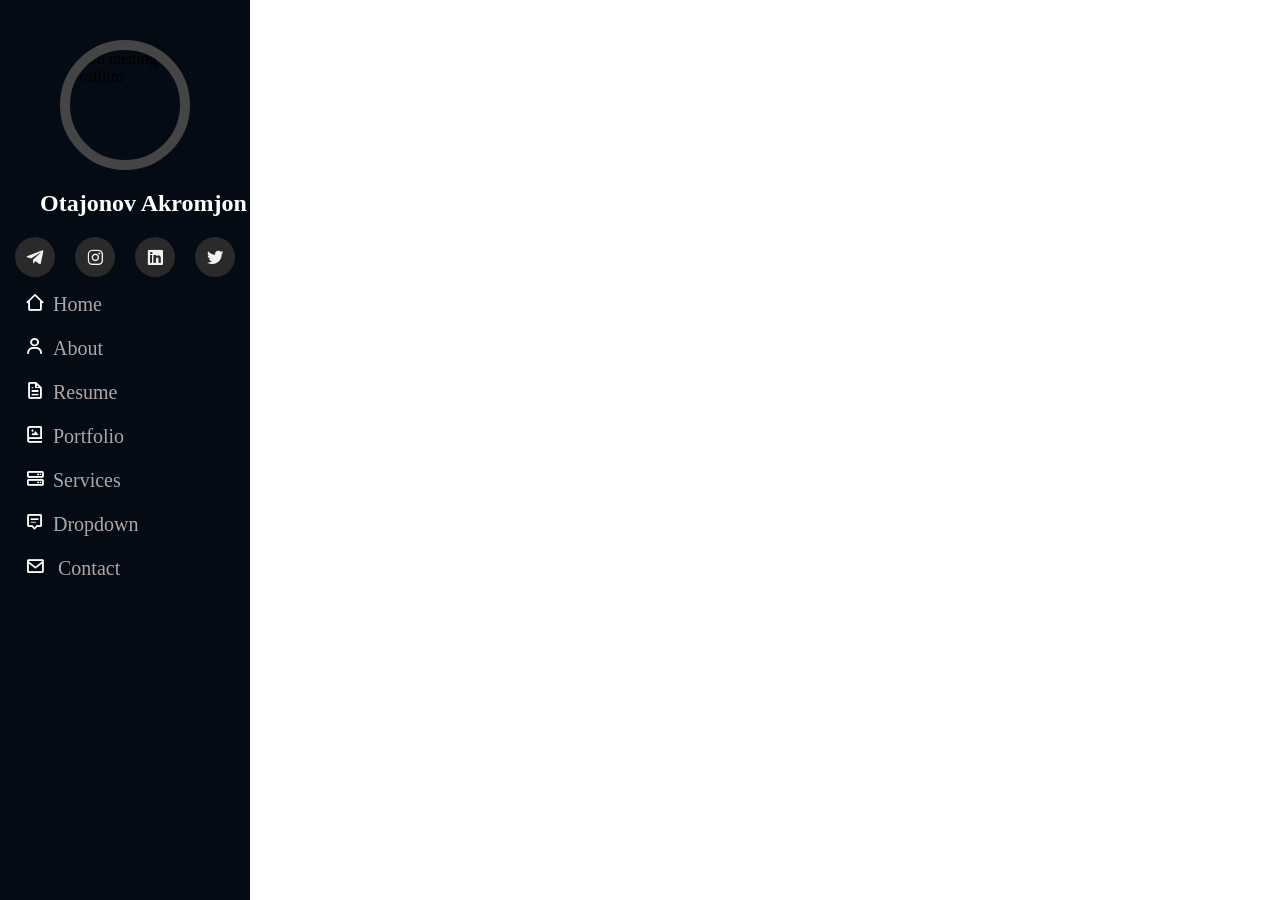
==== index.html @ bc1cfc07 "portfolio" ====
<!DOCTYPE html>
<html lang="en">
<head>
    <meta charset="UTF-8">
    <meta name="viewport" content="width=device-width, initial-scale=1.0">
    <title>Document</title>
    <link rel="stylesheet" href="./Css/style.css">
    <link href='https://unpkg.com/boxicons@2.1.4/css/boxicons.min.css' rel='stylesheet'>
</head>
<body>
    <div class="container">
        <div class="saidbar">
            <div class="profil">
                <img src="./Img/my-profile-img.jpg" alt="Bu mening Profilim">
                </div> 
                <h2 class="name">Otajonov Akromjon</h2> 
                <div class="icons">
                 <div class="border"> <i class='bx bxl-telegram' style='color:#f5f1f1'  ></i> </div>
                 <div class="border"> <i class='bx bxl-instagram' style='color:#f5f1f1' ></i> </div>
                 <div class="border"> <i class='bx bxl-linkedin-square' style='color:#f5f1f1' ></i> </div>
                 <div class="border"> <i class='bx bxl-twitter' style='color:#f5f1f1' ></i> </div>
                </div>  
                <nav class="menu"> 
                    <a href="#"> <i class='bx bx-home-alt-2' style='color:#ffffff' ></i>Home </a>
                    <a href="about.html"> <i class='bx bx-user' style='color:#ffffff'  ></i>About </a>
                    <a href="resume.html"> <i class='bx bx-file' style='color:#ffffff' ></i>Resume </a>
                    <a href="#"> <i class='bx bx-photo-album' style='color:#ffffff' ></i>Portfolio </a>
                    <a href="#"> <i class='bx bx-server' style='color:#ffffff' ></i>Services</a>
                    <a href="#"> <i class='bx bx-message-alt-detail' style="color: #ffffff;"></i>Dropdown </a>
                    <a href="#"> <i class='bx bx-envelope' style='color:#ffffff' ></i>  Contact </a>
                </nav>  
        </div> 
    
    </div>
    <section class="main-section">
     <div>
        <h1>Otajonov Akromjon</h1>
        <h3>Im Back-End Devoloper</h2>
     </div>
    </section>
   
</body>
</html>
---- Css/style.css ----
*{
    padding: 0;
    margin: 0;
    box-sizing: border-box;
}
body{
    background-color: white;
    display: flex;
}

.container{
    background-color: #040B14;
    display: flex ;
   
}

.container .name{
    color: white;
    margin-left: 40px;
    margin-top: 20px;

 
}

.container .profil img{
        width: 130px;
        height: 130px;
    border-radius: 50%;
    margin-left: 60px;
    margin-top: 40px;
    border: 10px solid rgb(70, 69, 69);
}

.saidbar {
  
    flex-direction: column;
    height: 100vh;   
    width: 250px;
}

.saidbar .icons {
    font-size: 20px;
    margin-left: 15px;
    margin-top: 20px;
   display: flex;
   gap: 20px;
  
}
.saidbar .icons .border:hover{
    background-color: rgb(64, 118, 190);
}



.saidbar .icons .border{
    
    height: 40px;
    width: 40px;
    background-color: rgb(42, 42, 42);
    border-radius: 50%;
}
.saidbar .icons .border i{
    display: flex;
    padding: 10px;

}

.container .profil{
    display: flex;
}

.menu{
    display: flex;
    flex-direction: column;
    gap: 20px;
    margin-top: 15px;
}


.menu a{
    text-decoration: none;
    font-size: 20px;
    color: rgb(174, 167, 167);
    margin-left: 25px;
    width: 260px;
    border-radius: 9px;
}
.saidbar .menu i{
    padding-right: 8px;
}
.menu a:hover {
    background-color: #1e293b;
    color: #38bdf8;
  }

.main-section{
    background-size: cover;
    width: 100%;
    height: 590px;
    background-image: url(/Img/hero-bg.jpg);
  
}

.main-section h1{
    color: white;
    font-size: 64px;

}
.main-section h3{
    color: white;
    font-size: 26px;
}
.main-section div{
    margin-top: 30%;
    margin-left: 200px;
}
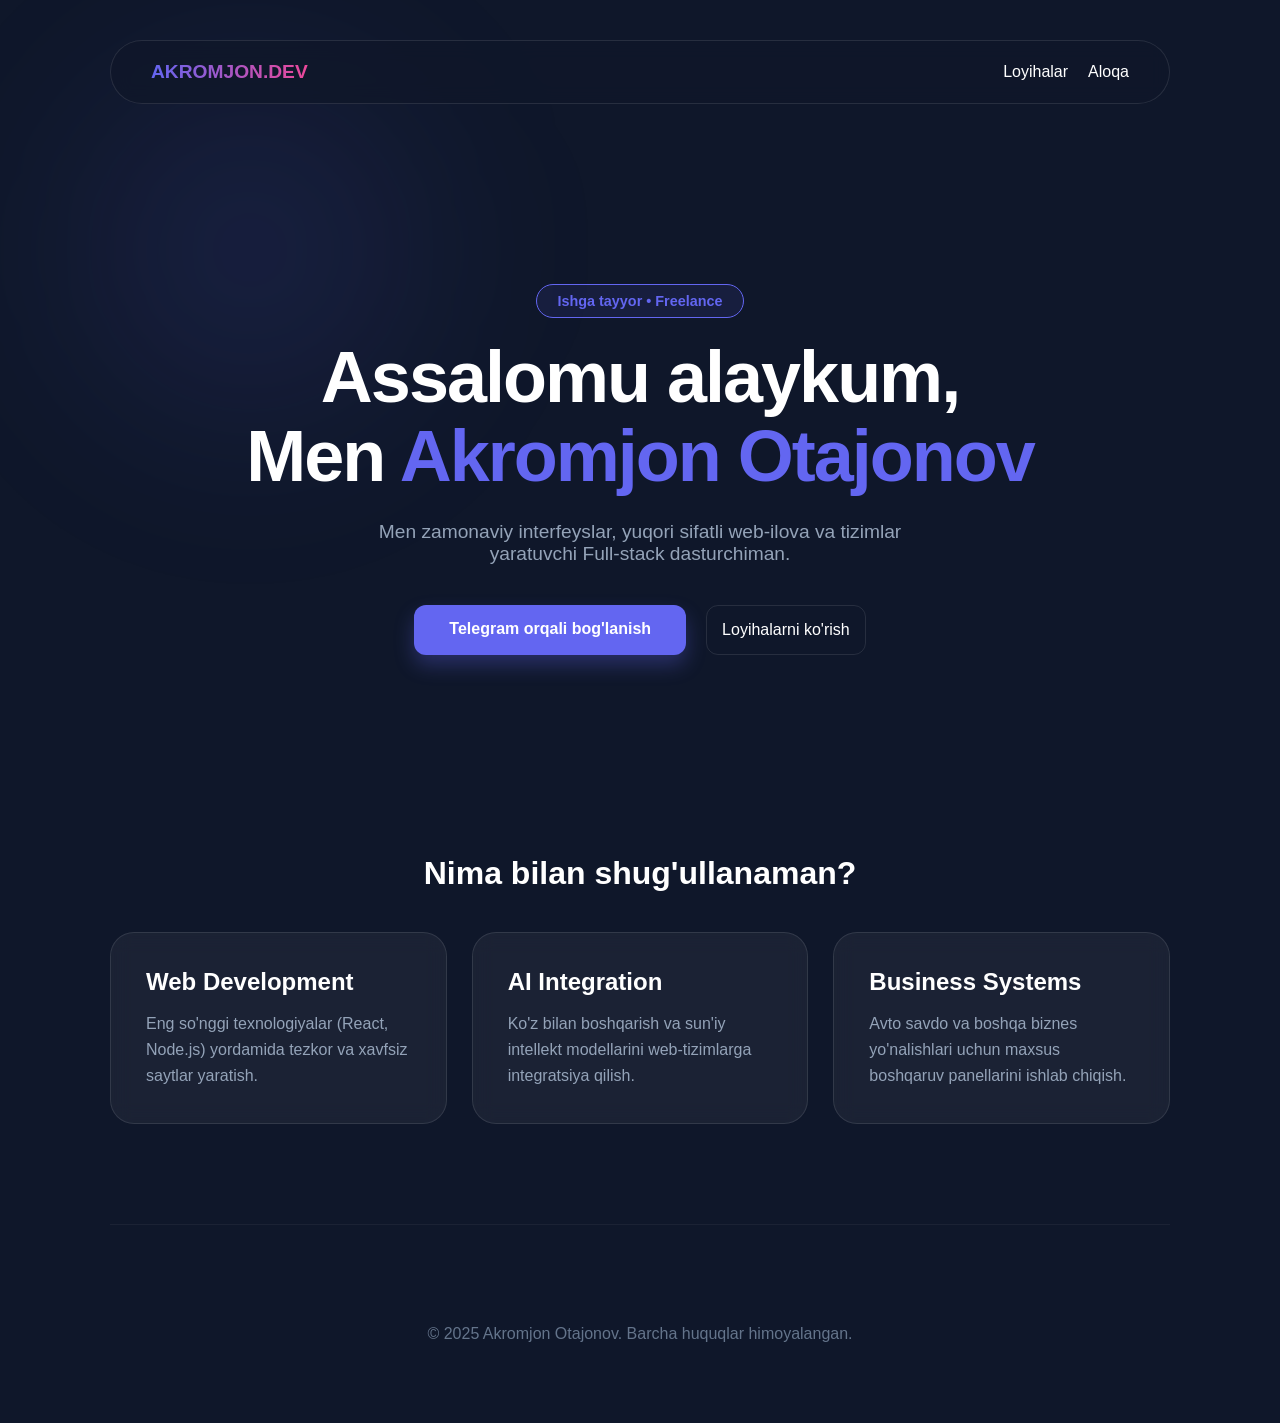
==== commit 70bacec6: "All codes were pushed" ====
--- a/index.html
+++ b/index.html
@@ -1,43 +1,254 @@
 <!DOCTYPE html>
-<html lang="en">
+<html lang="uz">
 <head>
     <meta charset="UTF-8">
     <meta name="viewport" content="width=device-width, initial-scale=1.0">
-    <title>Document</title>
-    <link rel="stylesheet" href="./Css/style.css">
-    <link href='https://unpkg.com/boxicons@2.1.4/css/boxicons.min.css' rel='stylesheet'>
+    <title>Akromjon Otajonov | Premium Portfolio</title>
+    <link href="https://cloudflare.com" rel="stylesheet">
+    <style>
+        :root {
+            --primary: #6366f1;
+            --secondary: #a855f7;
+            --accent: #ec4899;
+            --bg: #0f172a;
+            --card-bg: rgba(255, 255, 255, 0.05);
+        }
+
+        * {
+            margin: 0;
+            padding: 0;
+            box-sizing: border-box;
+            font-family: 'Plus Jakarta Sans', 'Segoe UI', sans-serif;
+        }
+
+        body {
+            background-color: var(--bg);
+            color: white;
+            overflow-x: hidden;
+            min-height: 100vh;
+        }
+
+        /* Orqa fondagi harakatlanuvchi nurli doiralar */
+        .blob {
+            position: fixed;
+            width: 500px;
+            height: 500px;
+            background: radial-gradient(circle, rgba(99, 102, 241, 0.15) 0%, transparent 70%);
+            border-radius: 50%;
+            z-index: -1;
+            filter: blur(80px);
+            animation: move 20s infinite alternate;
+        }
+
+        @keyframes move {
+            from { transform: translate(-10%, -10%); }
+            to { transform: translate(100%, 50%); }
+        }
+
+        .container {
+            max-width: 1100px;
+            margin: 0 auto;
+            padding: 40px 20px;
+        }
+
+        /* Navigatsiya */
+        nav {
+            display: flex;
+            justify-content: space-between;
+            align-items: center;
+            padding: 20px 40px;
+            background: rgba(15, 23, 42, 0.8);
+            backdrop-filter: blur(10px);
+            border-radius: 50px;
+            border: 1px solid rgba(255, 255, 255, 0.1);
+            margin-bottom: 80px;
+            position: sticky;
+            top: 20px;
+            z-index: 100;
+        }
+
+        .logo {
+            font-weight: 800;
+            font-size: 1.2rem;
+            background: linear-gradient(to right, var(--primary), var(--accent));
+            -webkit-background-clip: text;
+            -webkit-text-fill-color: transparent;
+        }
+
+        /* Hero Section */
+        .hero {
+            text-align: center;
+            padding: 100px 0;
+        }
+
+        .badge {
+            background: rgba(99, 102, 241, 0.1);
+            border: 1px solid var(--primary);
+            color: var(--primary);
+            padding: 8px 20px;
+            border-radius: 30px;
+            font-size: 0.9rem;
+            font-weight: 600;
+            display: inline-block;
+            margin-bottom: 20px;
+        }
+
+        .hero h1 {
+            font-size: 4.5rem;
+            line-height: 1.1;
+            margin-bottom: 25px;
+            letter-spacing: -2px;
+        }
+
+        .hero h1 span {
+            color: var(--primary);
+        }
+
+        .hero p {
+            color: #94a3b8;
+            font-size: 1.2rem;
+            max-width: 600px;
+            margin: 0 auto 40px;
+        }
+
+        /* Tugmalar */
+        .btn-group {
+            display: flex;
+            justify-content: center;
+            gap: 20px;
+        }
+
+        .btn-primary {
+            background: var(--primary);
+            color: white;
+            padding: 15px 35px;
+            border-radius: 12px;
+            text-decoration: none;
+            font-weight: 600;
+            transition: 0.3s;
+            box-shadow: 0 10px 20px rgba(99, 102, 241, 0.3);
+        }
+
+        .btn-primary:hover {
+            transform: translateY(-5px);
+            box-shadow: 0 15px 30px rgba(99, 102, 241, 0.5);
+        }
+
+        /* Grid */
+        .section-title {
+            font-size: 2rem;
+            margin: 100px 0 40px;
+            text-align: center;
+        }
+
+        .grid {
+            display: grid;
+            grid-template-columns: repeat(auto-fit, minmax(300px, 1fr));
+            gap: 25px;
+        }
+
+        .card {
+            background: var(--card-bg);
+            border: 1px solid rgba(255, 255, 255, 0.1);
+            padding: 35px;
+            border-radius: 24px;
+            backdrop-filter: blur(10px);
+            transition: 0.4s;
+            cursor: pointer;
+        }
+
+        .card:hover {
+            background: rgba(255, 255, 255, 0.08);
+            border-color: var(--primary);
+            transform: translateY(-10px) scale(1.02);
+        }
+
+        .card i {
+            font-size: 2.5rem;
+            margin-bottom: 20px;
+            background: linear-gradient(to bottom right, var(--primary), var(--accent));
+            -webkit-background-clip: text;
+            -webkit-text-fill-color: transparent;
+        }
+
+        .card h3 {
+            margin-bottom: 15px;
+            font-size: 1.5rem;
+        }
+
+        .card p {
+            color: #94a3b8;
+            line-height: 1.6;
+        }
+
+        /* Footer */
+        footer {
+            text-align: center;
+            padding: 100px 0 40px;
+            border-top: 1px solid rgba(255, 255, 255, 0.05);
+            margin-top: 100px;
+            color: #64748b;
+        }
+
+        /* Animatsiyalar uchun */
+        .reveal {
+            animation: reveal 1s ease-out;
+        }
+
+        @keyframes reveal {
+            from { opacity: 0; transform: translateY(30px); }
+            to { opacity: 1; transform: translateY(0); }
+        }
+
+    </style>
 </head>
 <body>
+
+    <div class="blob"></div>
+
     <div class="container">
-        <div class="saidbar">
-            <div class="profil">
-                <img src="./Img/my-profile-img.jpg" alt="Bu mening Profilim">
-                </div> 
-                <h2 class="name">Otajonov Akromjon</h2> 
-                <div class="icons">
-                 <div class="border"> <i class='bx bxl-telegram' style='color:#f5f1f1'  ></i> </div>
-                 <div class="border"> <i class='bx bxl-instagram' style='color:#f5f1f1' ></i> </div>
-                 <div class="border"> <i class='bx bxl-linkedin-square' style='color:#f5f1f1' ></i> </div>
-                 <div class="border"> <i class='bx bxl-twitter' style='color:#f5f1f1' ></i> </div>
-                </div>  
-                <nav class="menu"> 
-                    <a href="#"> <i class='bx bx-home-alt-2' style='color:#ffffff' ></i>Home </a>
-                    <a href="about.html"> <i class='bx bx-user' style='color:#ffffff'  ></i>About </a>
-                    <a href="resume.html"> <i class='bx bx-file' style='color:#ffffff' ></i>Resume </a>
-                    <a href="#"> <i class='bx bx-photo-album' style='color:#ffffff' ></i>Portfolio </a>
-                    <a href="#"> <i class='bx bx-server' style='color:#ffffff' ></i>Services</a>
-                    <a href="#"> <i class='bx bx-message-alt-detail' style="color: #ffffff;"></i>Dropdown </a>
-                    <a href="#"> <i class='bx bx-envelope' style='color:#ffffff' ></i>  Contact </a>
-                </nav>  
-        </div> 
-    
+        <nav>
+            <div class="logo">AKROMJON.DEV</div>
+            <div style="display: flex; gap: 20px;">
+                <a href="#" style="color: white; text-decoration: none;">Loyihalar</a>
+                <a href="#" style="color: white; text-decoration: none;">Aloqa</a>
+            </div>
+        </nav>
+
+        <section class="hero reveal">
+            <div class="badge">Ishga tayyor • Freelance</div>
+            <h1>Assalomu alaykum,<br>Men <span>Akromjon Otajonov</span></h1>
+            <p>Men zamonaviy interfeyslar, yuqori sifatli web-ilova va tizimlar yaratuvchi Full-stack dasturchiman.</p>
+            
+            <div class="btn-group">
+                <a href="https://t.me/akromjon_otajonov" class="btn-primary">Telegram orqali bog'lanish</a>
+                <a href="#" style="color: white; padding: 15px; text-decoration: none; border: 1px solid rgba(255,255,255,0.1); border-radius: 12px;">Loyihalarni ko'rish</a>
+            </div>
+        </section>
+
+        <h2 class="section-title">Nima bilan shug'ullanaman?</h2>
+        <div class="grid">
+            <div class="card">
+                <i class="fas fa-code"></i>
+                <h3>Web Development</h3>
+                <p>Eng so'nggi texnologiyalar (React, Node.js) yordamida tezkor va xavfsiz saytlar yaratish.</p>
+            </div>
+            <div class="card">
+                <i class="fas fa-eye"></i>
+                <h3>AI Integration</h3>
+                <p>Ko'z bilan boshqarish va sun'iy intellekt modellarini web-tizimlarga integratsiya qilish.</p>
+            </div>
+            <div class="card">
+                <i class="fas fa-car"></i>
+                <h3>Business Systems</h3>
+                <p>Avto savdo va boshqa biznes yo'nalishlari uchun maxsus boshqaruv panellarini ishlab chiqish.</p>
+            </div>
+        </div>
+
+        <footer>
+            <p>&copy; 2025 Akromjon Otajonov. Barcha huquqlar himoyalangan.</p>
+        </footer>
     </div>
-    <section class="main-section">
-     <div>
-        <h1>Otajonov Akromjon</h1>
-        <h3>Im Back-End Devoloper</h2>
-     </div>
-    </section>
-   
+
 </body>
-</html>+</html>
